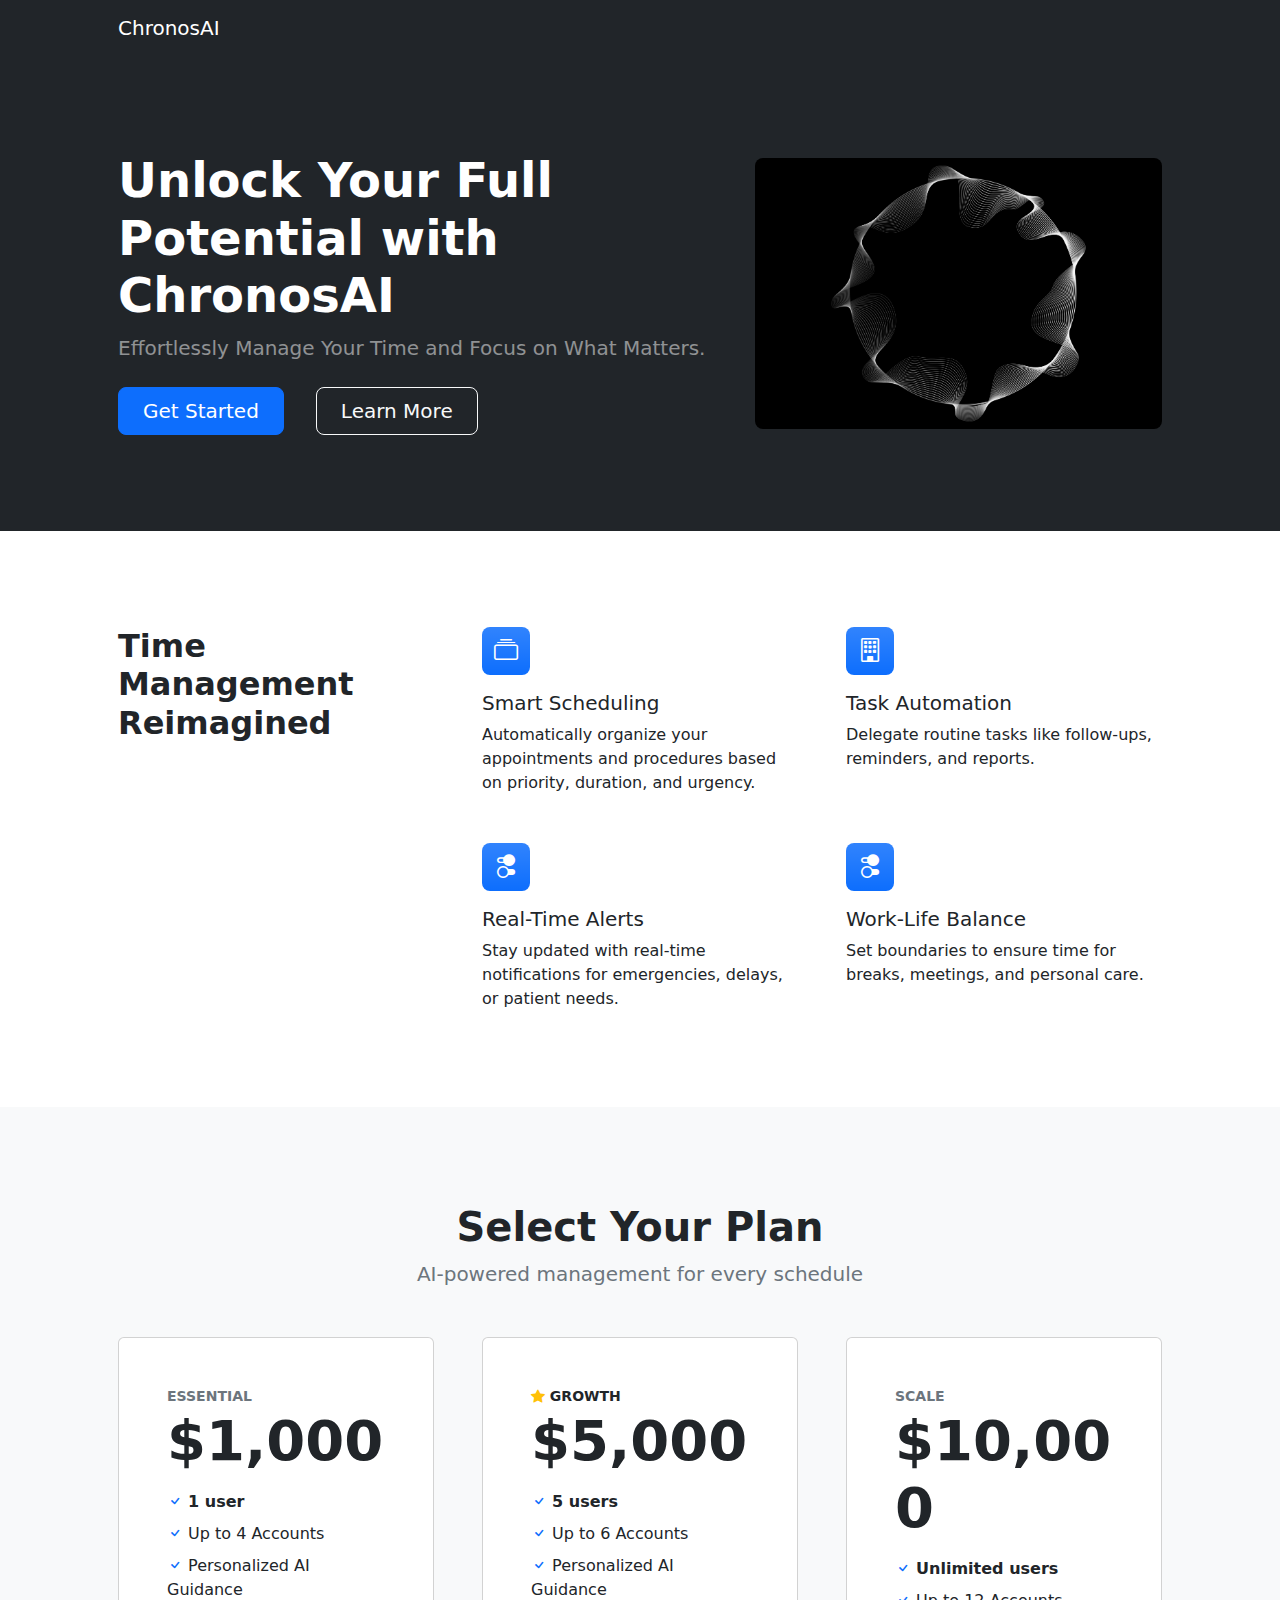
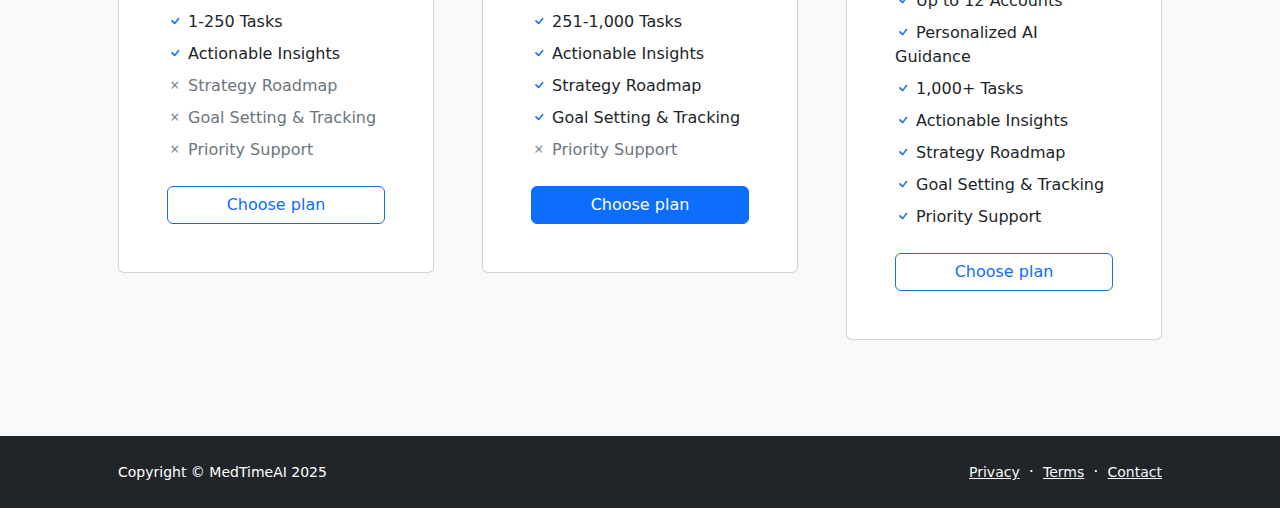
==== index.html @ 9c846b3e "Update index.html" ====
<!DOCTYPE html>
<html lang="en">
    <head>
        <meta charset="utf-8" />
        <meta name="viewport" content="width=device-width, initial-scale=1, shrink-to-fit=no" />
        <meta name="description" content="" />
        <meta name="author" content="" />
        <title>MedTimeAI</title>
        <!-- Favicon-->
        <link rel="icon" type="image/x-icon" href="assets/favicon.png" />
        <!-- Bootstrap icons-->
        <link href="https://cdn.jsdelivr.net/npm/bootstrap-icons@1.5.0/font/bootstrap-icons.css" rel="stylesheet" />
        <!-- Core theme CSS (includes Bootstrap)-->
        <link href="css/styles.css" rel="stylesheet" />
    </head>
    <body class="d-flex flex-column h-100">
        <main class="flex-shrink-0">
            <!-- Navigation-->
            <nav class="navbar navbar-expand-lg navbar-dark bg-dark">
                <div class="container px-5">
                    <a class="navbar-brand" href="index.html">ChronosAI</a>
                    <button class="navbar-toggler" type="button" data-bs-toggle="collapse" data-bs-target="#navbarSupportedContent" aria-controls="navbarSupportedContent" aria-expanded="false" aria-label="Toggle navigation"><span class="navbar-toggler-icon"></span></button>
                </div>
            </nav>
            <!-- Header-->
            <header class="bg-dark py-5">
                <div class="container px-5">
                    <div class="row gx-5 align-items-center justify-content-center">
                        <div class="col-lg-8 col-xl-7 col-xxl-6">
                            <div class="my-5 text-center text-xl-start">
                                <h1 class="display-5 fw-bolder text-white mb-2">Unlock Your Full Potential with ChronosAI</h1>
                                <p class="lead fw-normal text-white-50 mb-4">Effortlessly Manage Your Time and Focus on What Matters.</p>
                                <div class="d-grid gap-3 d-sm-flex justify-content-sm-center justify-content-xl-start">
                                    <a class="btn btn-primary btn-lg px-4 me-sm-3" href="#pricing">Get Started</a>
                                    <a class="btn btn-outline-light btn-lg px-4" href="#features">Learn More</a>
                                </div>
                            </div>
                        </div>
                        <div class="col-xl-5 col-xxl-6 d-none d-xl-block text-center"><img class="img-fluid rounded-3 my-5" src="assets/circle_.jpeg" alt="..." /></div>
                    </div>
                </div>
            </header>
            <!-- Features section-->
            <section class="py-5" id="features">
                <div class="container px-5 my-5">
                    <div class="row gx-5">
                        <div class="col-lg-4 mb-5 mb-lg-0"><h2 class="fw-bolder mb-0">Time Management Reimagined</h2></div>
                        <div class="col-lg-8">
                            <div class="row gx-5 row-cols-1 row-cols-md-2">
                                <div class="col mb-5 h-100">
                                    <div class="feature bg-primary bg-gradient text-white rounded-3 mb-3"><i class="bi bi-collection"></i></div>
                                    <h2 class="h5">Smart Scheduling</h2>
                                    <p class="mb-0">Automatically organize your appointments and procedures based on priority, duration, and urgency.</p>
                                </div>
                                <div class="col mb-5 h-100">
                                    <div class="feature bg-primary bg-gradient text-white rounded-3 mb-3"><i class="bi bi-building"></i></div>
                                    <h2 class="h5">Task Automation</h2>
                                    <p class="mb-0">Delegate routine tasks like follow-ups, reminders, and reports.</p>
                                </div>
                                <div class="col mb-5 mb-md-0 h-100">
                                    <div class="feature bg-primary bg-gradient text-white rounded-3 mb-3"><i class="bi bi-toggles2"></i></div>
                                    <h2 class="h5">Real-Time Alerts</h2>
                                    <p class="mb-0">Stay updated with real-time notifications for emergencies, delays, or patient needs.</p>
                                </div>
                                <div class="col h-100">
                                    <div class="feature bg-primary bg-gradient text-white rounded-3 mb-3"><i class="bi bi-toggles2"></i></div>
                                    <h2 class="h5">Work-Life Balance</h2>
                                    <p class="mb-0">Set boundaries to ensure time for breaks, meetings, and personal care.</p>
                                </div>
                            </div>
                        </div>
                    </div>
                </div>
            </section>
            <!-- Pricing section-->
            <section class="bg-light py-5" id="pricing">
                <div class="container px-5 my-5">
                    <div class="text-center mb-5">
                        <h1 class="fw-bolder">Select Your Plan</h1>
                        <p class="lead fw-normal text-muted mb-0">AI-powered management for every schedule</p>
                    </div>
                    <div class="row gx-5 justify-content-center">
                        <!-- Pricing card free-->
                        <div class="col-lg-6 col-xl-4">
                            <div class="card mb-5 mb-xl-0">
                                <div class="card-body p-5">
                                    <div class="small text-uppercase fw-bold text-muted">Essential</div>
                                    <div class="mb-3">
                                        <span class="display-4 fw-bold">$1,000</span>
                                        <span class="text-muted"></span>
                                    </div>
                                    <ul class="list-unstyled mb-4">
                                        <li class="mb-2">
                                            <i class="bi bi-check text-primary"></i>
                                            <strong>1 user</strong>
                                        </li>
                                        <li class="mb-2">
                                            <i class="bi bi-check text-primary"></i>
                                            Up to 4 Accounts
                                        </li>
                                        <li class="mb-2">
                                            <i class="bi bi-check text-primary"></i>
                                            Personalized AI Guidance
                                        </li>
                                        <li class="mb-2">
                                            <i class="bi bi-check text-primary"></i>
                                            1-250 Tasks
                                        </li>
                                        <li class="mb-2">
                                            <i class="bi bi-check text-primary"></i>
                                            Actionable Insights
                                        </li>
                                        <li class="mb-2 text-muted">
                                            <i class="bi bi-x"></i>
                                            Strategy Roadmap 
                                        </li>
                                        <li class="mb-2 text-muted">
                                            <i class="bi bi-x"></i>
                                            Goal Setting & Tracking
                                        </li>
                                        <li class="mb-2 text-muted">
                                            <i class="bi bi-x"></i>
                                            Priority Support
                                        </li>
                                    </ul>
                                    <div class="d-grid"><a class="btn btn-outline-primary" href="https://buy.stripe.com/6oEbKYb6sfaUcaAdQS">Choose plan</a></div>
                                </div>
                            </div>
                        </div>
                        <!-- Pricing card pro-->
                        <div class="col-lg-6 col-xl-4">
                            <div class="card mb-5 mb-xl-0">
                                <div class="card-body p-5">
                                    <div class="small text-uppercase fw-bold">
                                        <i class="bi bi-star-fill text-warning"></i>
                                        Growth
                                    </div>
                                    <div class="mb-3">
                                        <span class="display-4 fw-bold">$5,000</span>
                                        <span class="text-muted"></span>
                                    </div>
                                    <ul class="list-unstyled mb-4">
                                        <li class="mb-2">
                                            <i class="bi bi-check text-primary"></i>
                                            <strong>5 users</strong>
                                        </li>
                                        <li class="mb-2">
                                            <i class="bi bi-check text-primary"></i>
                                            Up to 6 Accounts
                                        </li>
                                        <li class="mb-2">
                                            <i class="bi bi-check text-primary"></i>
                                            Personalized AI Guidance
                                        </li>
                                        <li class="mb-2">
                                            <i class="bi bi-check text-primary"></i>
                                            251-1,000 Tasks 
                                        </li>
                                        <li class="mb-2">
                                            <i class="bi bi-check text-primary"></i>
                                            Actionable Insights
                                        </li>
                                        <li class="mb-2">
                                            <i class="bi bi-check text-primary"></i>
                                            Strategy Roadmap 
                                        </li>
                                        <li class="mb-2">
                                            <i class="bi bi-check text-primary"></i>
                                            Goal Setting & Tracking
                                        </li>
                                        <li class="mb-2 text-muted">
                                            <i class="bi bi-x"></i>
                                            Priority Support
                                        </li>
                                    </ul>
                                    <div class="d-grid"><a class="btn btn-primary" href="https://buy.stripe.com/cN202ggqM7Isa2s8wx">Choose plan</a></div>
                                </div>
                            </div>
                        </div>
                        <!-- Pricing card enterprise-->
                        <div class="col-lg-6 col-xl-4">
                            <div class="card">
                                <div class="card-body p-5">
                                    <div class="small text-uppercase fw-bold text-muted">Scale</div>
                                    <div class="mb-3">
                                        <span class="display-4 fw-bold">$10,000</span>
                                        <span class="text-muted"></span>
                                    </div>
                                    <ul class="list-unstyled mb-4">
                                        <li class="mb-2">
                                            <i class="bi bi-check text-primary"></i>
                                            <strong>Unlimited users</strong>
                                        </li>
                                        <li class="mb-2">
                                            <i class="bi bi-check text-primary"></i>
                                            Up to 12 Accounts
                                        </li>
                                        <li class="mb-2">
                                            <i class="bi bi-check text-primary"></i>
                                            Personalized AI Guidance
                                        </li>
                                        <li class="mb-2">
                                            <i class="bi bi-check text-primary"></i>
                                            1,000+ Tasks
                                        </li>
                                        <li class="mb-2">
                                            <i class="bi bi-check text-primary"></i>
                                            Actionable Insights
                                        </li>
                                        <li class="mb-2">
                                            <i class="bi bi-check text-primary"></i>
                                            Strategy Roadmap 
                                        </li>
                                        <li class="mb-2">
                                            <i class="bi bi-check text-primary"></i>
                                            Goal Setting & Tracking
                                        </li>
                                        <li class="mb-2">
                                            <i class="bi bi-check text-primary"></i>
                                            Priority Support
                                        </li>
                                    </ul>
                                    <div class="d-grid"><a class="btn btn-outline-primary" href="https://buy.stripe.com/3cseXadeA9QA1vW9AA">Choose plan</a></div>
                                </div>
                            </div>
                        </div>
                    </div>
                </div>
            </section>
            <!-- Blog preview section
            <section class="py-5">
                <div class="container px-5 my-5">
                    <div class="row gx-5 justify-content-center">
                        <div class="col-lg-8 col-xl-6">
                            <div class="text-center">
                                <h2 class="fw-bolder">From our blog</h2>
                                <p class="lead fw-normal text-muted mb-5">Lorem ipsum, dolor sit amet consectetur adipisicing elit. Eaque fugit ratione dicta mollitia. Officiis ad.</p>
                            </div>
                        </div>
                    </div>
                    <div class="row gx-5">
                        <div class="col-lg-4 mb-5">
                            <div class="card h-100 shadow border-0">
                                <img class="card-img-top" src="https://dummyimage.com/600x350/ced4da/6c757d" alt="..." />
                                <div class="card-body p-4">
                                    <div class="badge bg-primary bg-gradient rounded-pill mb-2">News</div>
                                    <a class="text-decoration-none link-dark stretched-link" href="#!"><h5 class="card-title mb-3">Blog post title</h5></a>
                                    <p class="card-text mb-0">Some quick example text to build on the card title and make up the bulk of the card's content.</p>
                                </div>
                                <div class="card-footer p-4 pt-0 bg-transparent border-top-0">
                                    <div class="d-flex align-items-end justify-content-between">
                                        <div class="d-flex align-items-center">
                                            <img class="rounded-circle me-3" src="https://dummyimage.com/40x40/ced4da/6c757d" alt="..." />
                                            <div class="small">
                                                <div class="fw-bold">Kelly Rowan</div>
                                                <div class="text-muted">March 12, 2023 &middot; 6 min read</div>
                                            </div>
                                        </div>
                                    </div>
                                </div>
                            </div>
                        </div>
                        <div class="col-lg-4 mb-5">
                            <div class="card h-100 shadow border-0">
                                <img class="card-img-top" src="https://dummyimage.com/600x350/adb5bd/495057" alt="..." />
                                <div class="card-body p-4">
                                    <div class="badge bg-primary bg-gradient rounded-pill mb-2">Media</div>
                                    <a class="text-decoration-none link-dark stretched-link" href="#!"><h5 class="card-title mb-3">Another blog post title</h5></a>
                                    <p class="card-text mb-0">This text is a bit longer to illustrate the adaptive height of each card. Some quick example text to build on the card title and make up the bulk of the card's content.</p>
                                </div>
                                <div class="card-footer p-4 pt-0 bg-transparent border-top-0">
                                    <div class="d-flex align-items-end justify-content-between">
                                        <div class="d-flex align-items-center">
                                            <img class="rounded-circle me-3" src="https://dummyimage.com/40x40/ced4da/6c757d" alt="..." />
                                            <div class="small">
                                                <div class="fw-bold">Josiah Barclay</div>
                                                <div class="text-muted">March 23, 2023 &middot; 4 min read</div>
                                            </div>
                                        </div>
                                    </div>
                                </div>
                            </div>
                        </div>
                        <div class="col-lg-4 mb-5">
                            <div class="card h-100 shadow border-0">
                                <img class="card-img-top" src="https://dummyimage.com/600x350/6c757d/343a40" alt="..." />
                                <div class="card-body p-4">
                                    <div class="badge bg-primary bg-gradient rounded-pill mb-2">News</div>
                                    <a class="text-decoration-none link-dark stretched-link" href="#!"><h5 class="card-title mb-3">The last blog post title is a little bit longer than the others</h5></a>
                                    <p class="card-text mb-0">Some more quick example text to build on the card title and make up the bulk of the card's content.</p>
                                </div>
                                <div class="card-footer p-4 pt-0 bg-transparent border-top-0">
                                    <div class="d-flex align-items-end justify-content-between">
                                        <div class="d-flex align-items-center">
                                            <img class="rounded-circle me-3" src="https://dummyimage.com/40x40/ced4da/6c757d" alt="..." />
                                            <div class="small">
                                                <div class="fw-bold">Evelyn Martinez</div>
                                                <div class="text-muted">April 2, 2023 &middot; 10 min read</div>
                                            </div>
                                        </div>
                                    </div>
                                </div>
                            </div>
                        </div>
                    </div>
                    <!-- Call to action
                    <aside class="bg-primary bg-gradient rounded-3 p-4 p-sm-5 mt-5">
                        <div class="d-flex align-items-center justify-content-between flex-column flex-xl-row text-center text-xl-start">
                            <div class="mb-4 mb-xl-0">
                                <div class="fs-3 fw-bold text-white">New products, delivered to you.</div>
                                <div class="text-white-50">Sign up for our newsletter for the latest updates.</div>
                            </div>
                            <div class="ms-xl-4">
                                <div class="input-group mb-2">
                                    <input class="form-control" type="text" placeholder="Email address..." aria-label="Email address..." aria-describedby="button-newsletter" />
                                    <button class="btn btn-outline-light" id="button-newsletter" type="button">Sign up</button>
                                </div>
                                <div class="small text-white-50">We care about privacy, and will never share your data.</div>
                            </div>
                        </div>
                    </aside>
                </div>
            </section-->
        </main>
        <!-- Footer-->
        <footer class="bg-dark py-4 mt-auto">
            <div class="container px-5">
                <div class="row align-items-center justify-content-between flex-column flex-sm-row">
                    <div class="col-auto"><div class="small m-0 text-white">Copyright &copy; MedTimeAI 2025</div></div>
                    <div class="col-auto">
                        <a class="link-light small" href="#!">Privacy</a>
                        <span class="text-white mx-1">&middot;</span>
                        <a class="link-light small" href="#!">Terms</a>
                        <span class="text-white mx-1">&middot;</span>
                        <a class="link-light small" href="mailto:nonyeuku@gmail.com">Contact</a>
                    </div>
                </div>
            </div>
        </footer>
        <!-- Bootstrap core JS-->
        <script src="https://cdn.jsdelivr.net/npm/bootstrap@5.2.3/dist/js/bootstrap.bundle.min.js"></script>
        <!-- Core theme JS-->
        <script src="js/scripts.js"></script>
        <!-- Stripe Pricing-->
        <script async src=“https://js.stripe.com/v3/pricing-table.js”></script>
    </body>
</html>
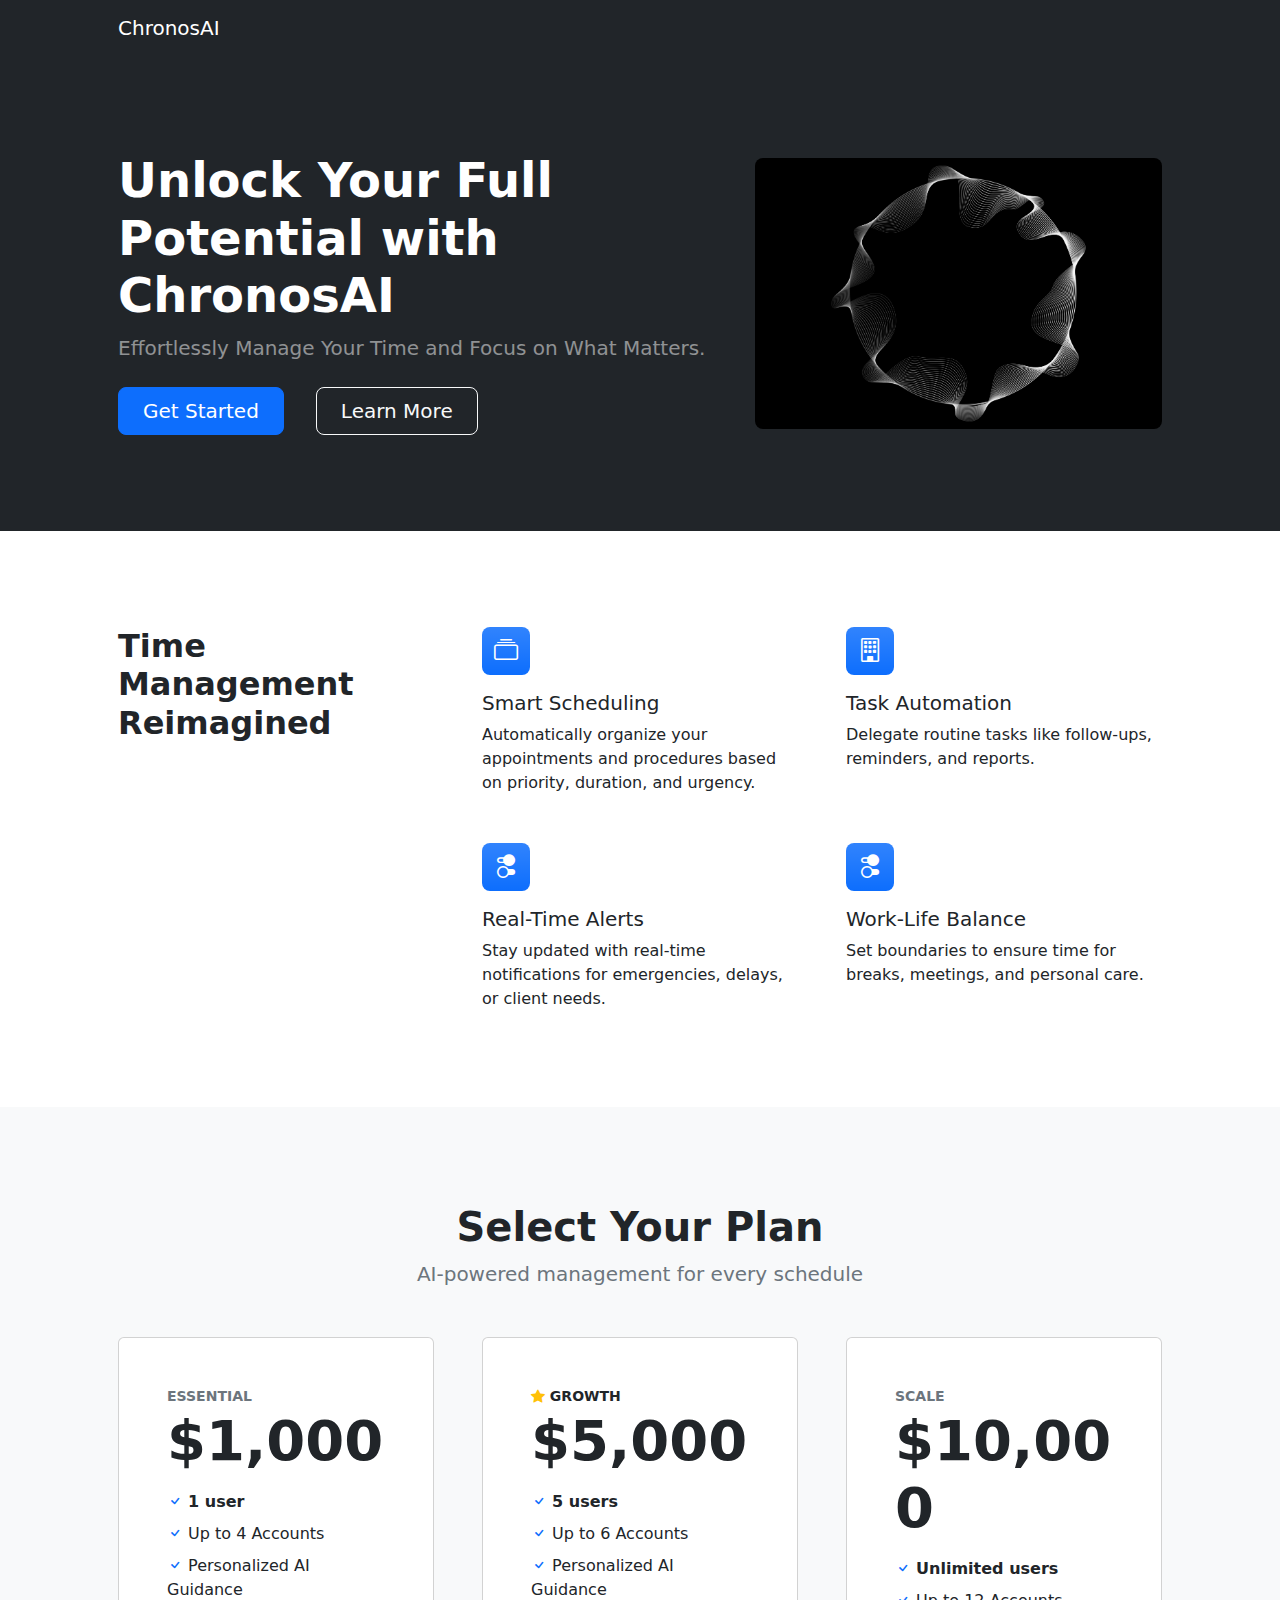
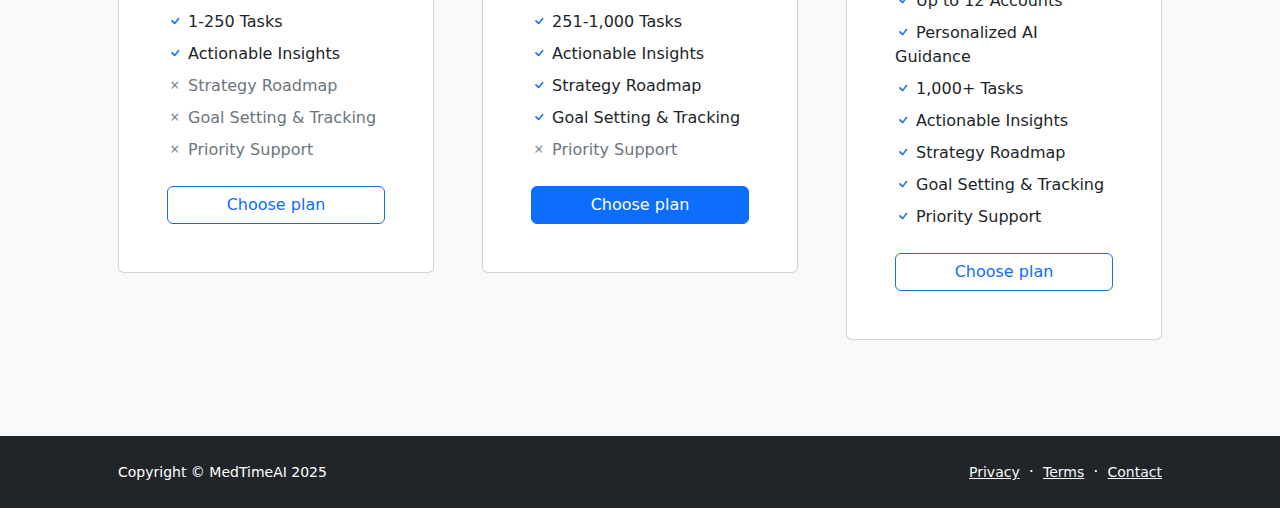
==== commit 0a4ae2ce: "Update index.html" ====
--- a/index.html
+++ b/index.html
@@ -60,7 +60,7 @@
                                 <div class="col mb-5 mb-md-0 h-100">
                                     <div class="feature bg-primary bg-gradient text-white rounded-3 mb-3"><i class="bi bi-toggles2"></i></div>
                                     <h2 class="h5">Real-Time Alerts</h2>
-                                    <p class="mb-0">Stay updated with real-time notifications for emergencies, delays, or patient needs.</p>
+                                    <p class="mb-0">Stay updated with real-time notifications for emergencies, delays, or client needs.</p>
                                 </div>
                                 <div class="col h-100">
                                     <div class="feature bg-primary bg-gradient text-white rounded-3 mb-3"><i class="bi bi-toggles2"></i></div>
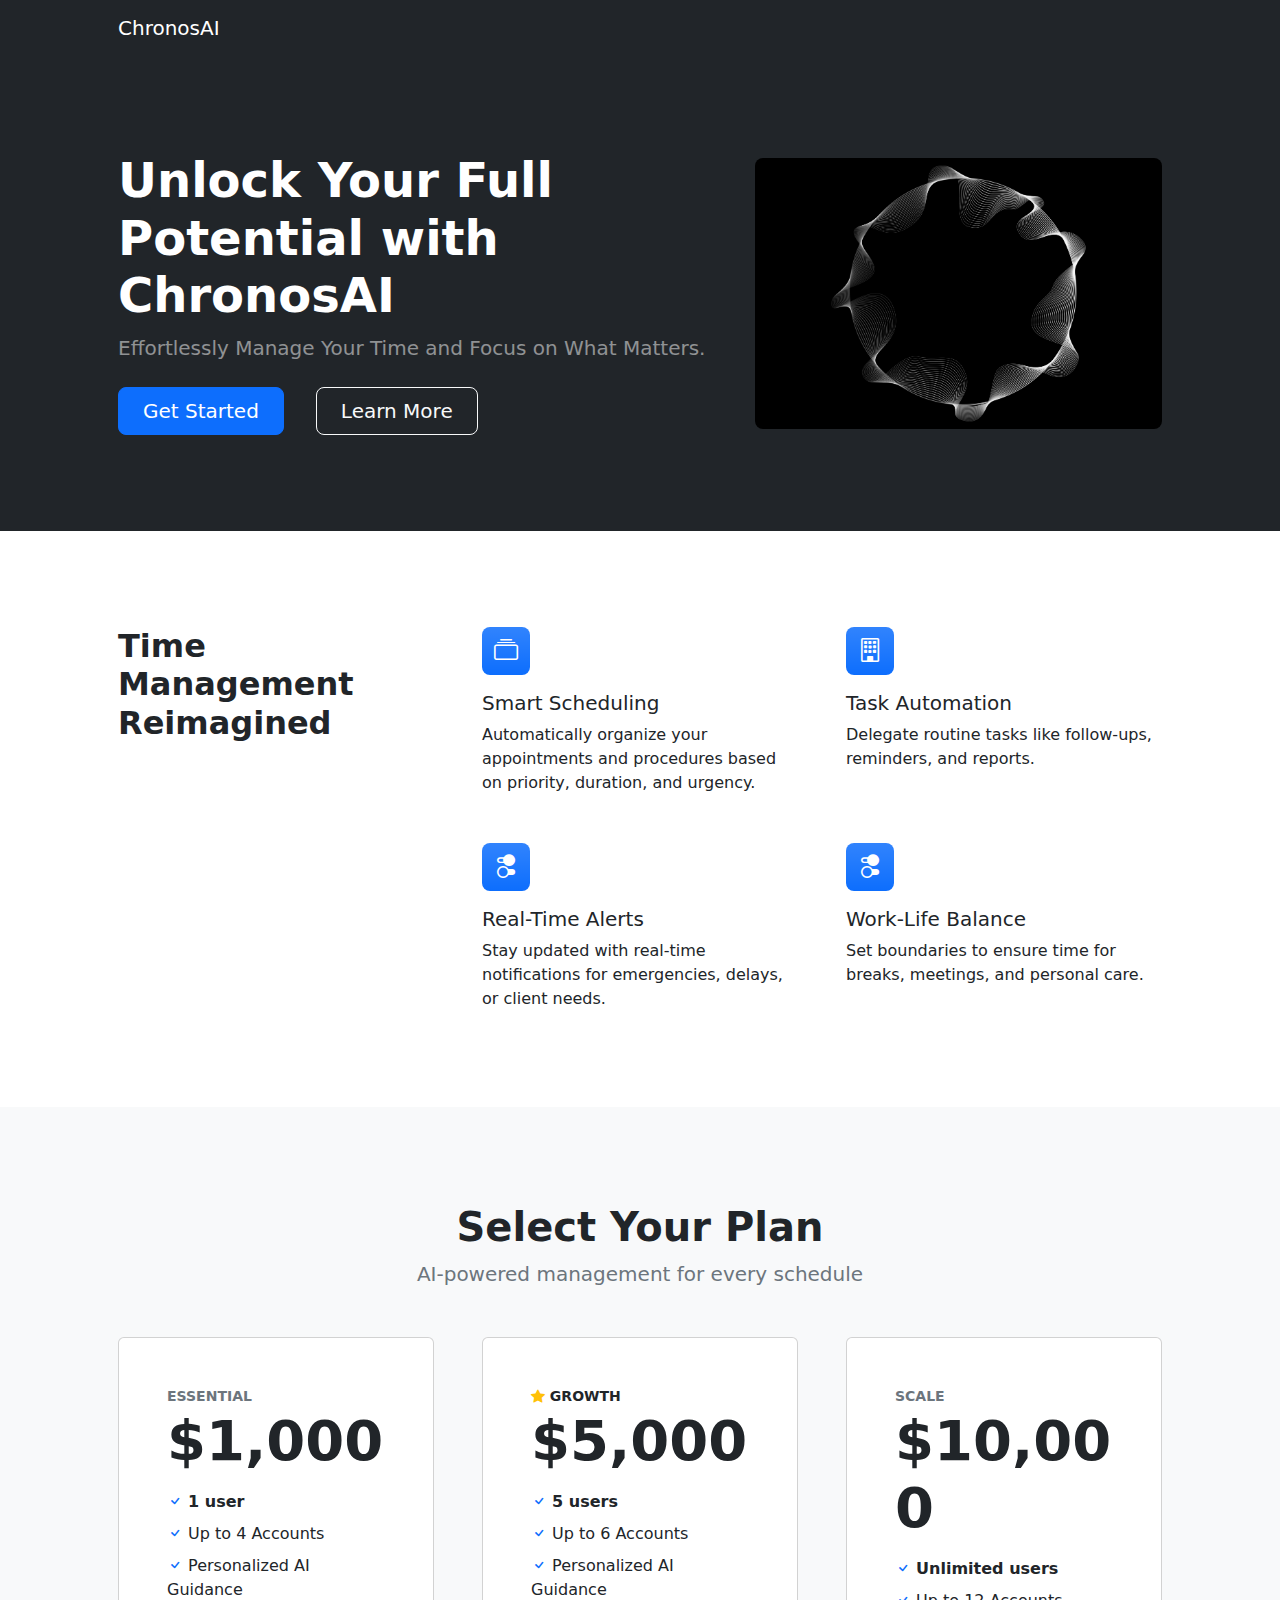
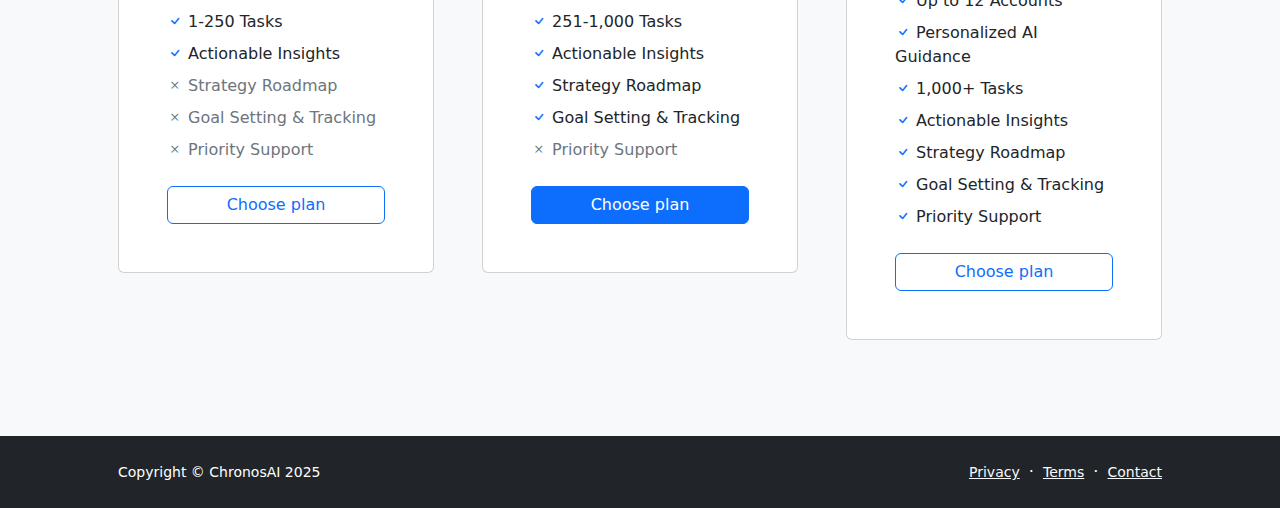
==== commit 1dac3543: "Update index.html" ====
--- a/index.html
+++ b/index.html
@@ -5,7 +5,7 @@
         <meta name="viewport" content="width=device-width, initial-scale=1, shrink-to-fit=no" />
         <meta name="description" content="" />
         <meta name="author" content="" />
-        <title>MedTimeAI</title>
+        <title>ChronosAI</title>
         <!-- Favicon-->
         <link rel="icon" type="image/x-icon" href="assets/favicon.png" />
         <!-- Bootstrap icons-->
@@ -326,7 +326,7 @@
         <footer class="bg-dark py-4 mt-auto">
             <div class="container px-5">
                 <div class="row align-items-center justify-content-between flex-column flex-sm-row">
-                    <div class="col-auto"><div class="small m-0 text-white">Copyright &copy; MedTimeAI 2025</div></div>
+                    <div class="col-auto"><div class="small m-0 text-white">Copyright &copy; ChronosAI 2025</div></div>
                     <div class="col-auto">
                         <a class="link-light small" href="#!">Privacy</a>
                         <span class="text-white mx-1">&middot;</span>
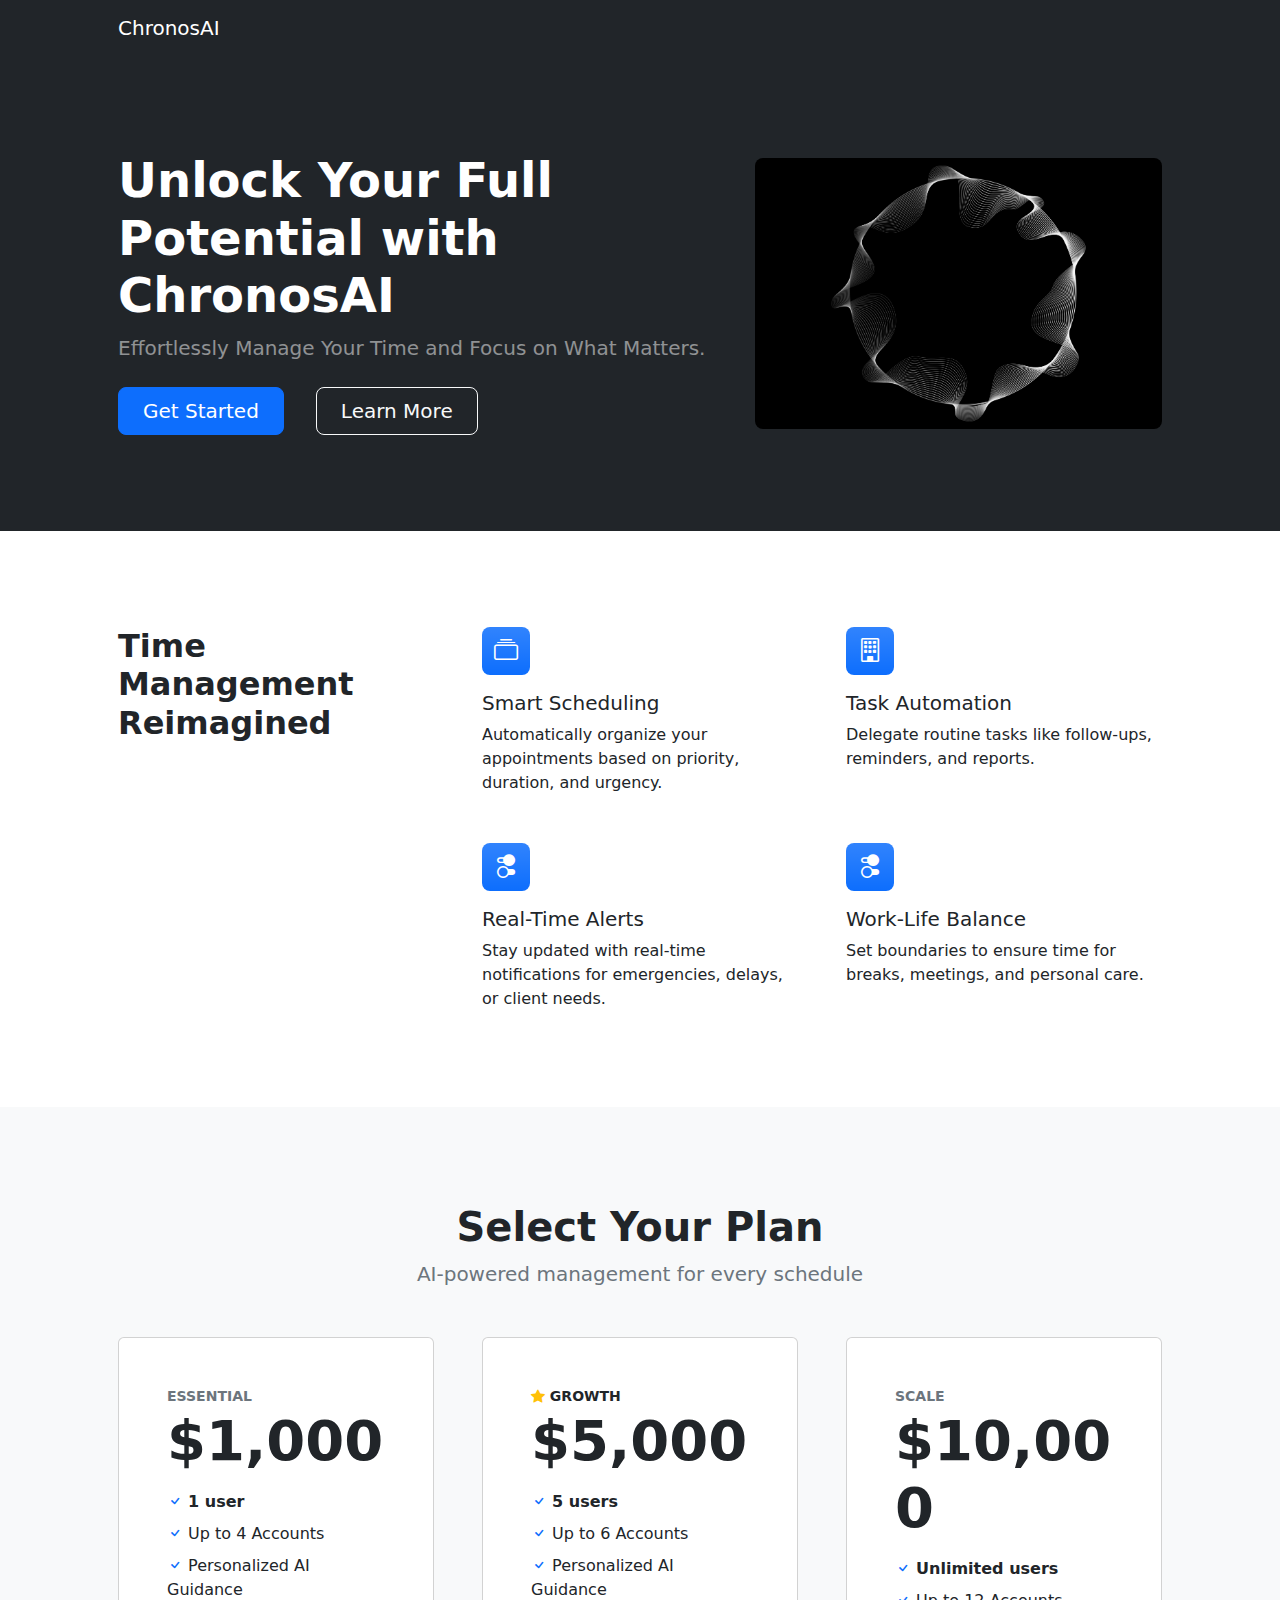
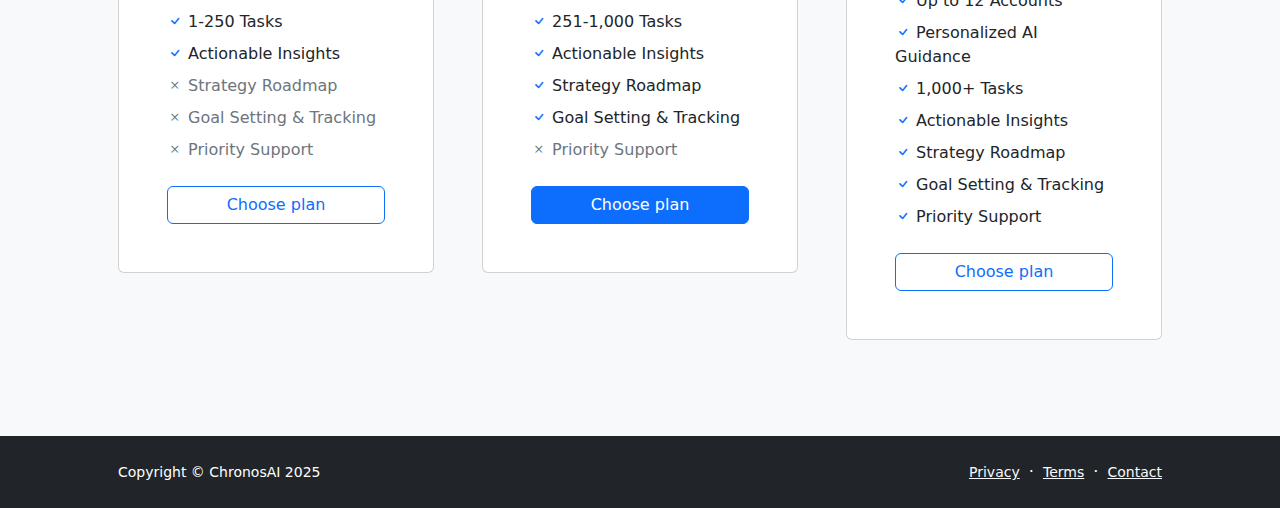
==== commit 48b8490f: "Update index.html" ====
--- a/index.html
+++ b/index.html
@@ -50,7 +50,7 @@
                                 <div class="col mb-5 h-100">
                                     <div class="feature bg-primary bg-gradient text-white rounded-3 mb-3"><i class="bi bi-collection"></i></div>
                                     <h2 class="h5">Smart Scheduling</h2>
-                                    <p class="mb-0">Automatically organize your appointments and procedures based on priority, duration, and urgency.</p>
+                                    <p class="mb-0">Automatically organize your appointments based on priority, duration, and urgency.</p>
                                 </div>
                                 <div class="col mb-5 h-100">
                                     <div class="feature bg-primary bg-gradient text-white rounded-3 mb-3"><i class="bi bi-building"></i></div>
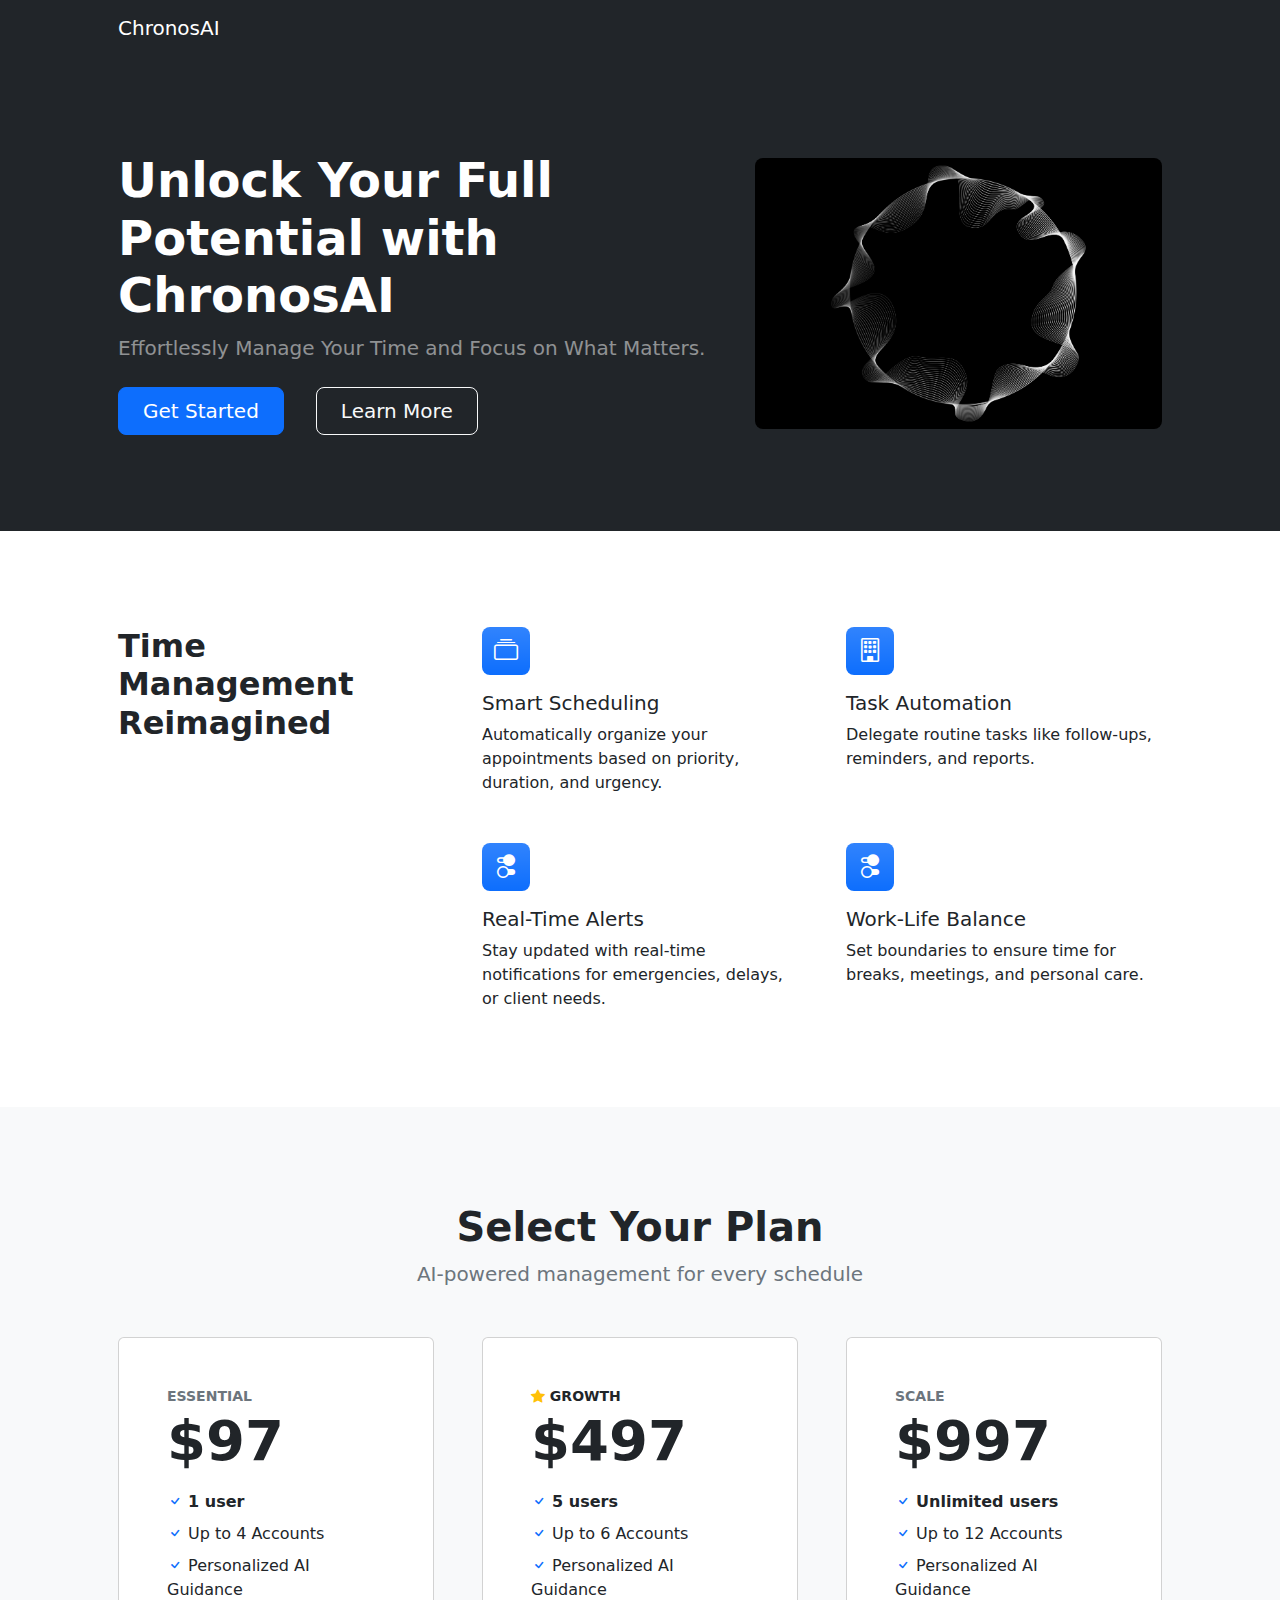
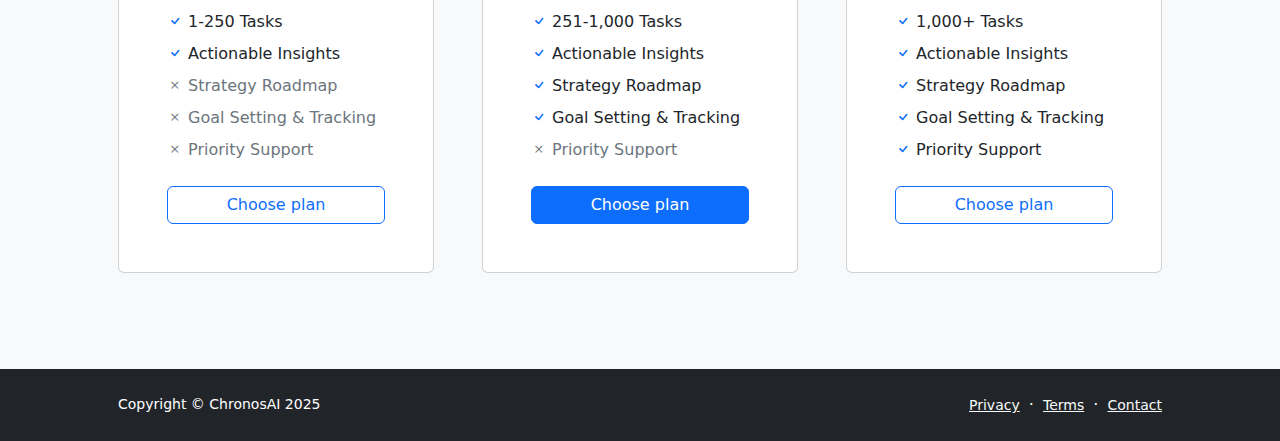
==== commit fbeeb839: "Update index.html" ====
--- a/index.html
+++ b/index.html
@@ -86,7 +86,7 @@
                                 <div class="card-body p-5">
                                     <div class="small text-uppercase fw-bold text-muted">Essential</div>
                                     <div class="mb-3">
-                                        <span class="display-4 fw-bold">$1,000</span>
+                                        <span class="display-4 fw-bold">$97</span>
                                         <span class="text-muted"></span>
                                     </div>
                                     <ul class="list-unstyled mb-4">
@@ -136,7 +136,7 @@
                                         Growth
                                     </div>
                                     <div class="mb-3">
-                                        <span class="display-4 fw-bold">$5,000</span>
+                                        <span class="display-4 fw-bold">$497</span>
                                         <span class="text-muted"></span>
                                     </div>
                                     <ul class="list-unstyled mb-4">
@@ -183,7 +183,7 @@
                                 <div class="card-body p-5">
                                     <div class="small text-uppercase fw-bold text-muted">Scale</div>
                                     <div class="mb-3">
-                                        <span class="display-4 fw-bold">$10,000</span>
+                                        <span class="display-4 fw-bold">$997</span>
                                         <span class="text-muted"></span>
                                     </div>
                                     <ul class="list-unstyled mb-4">
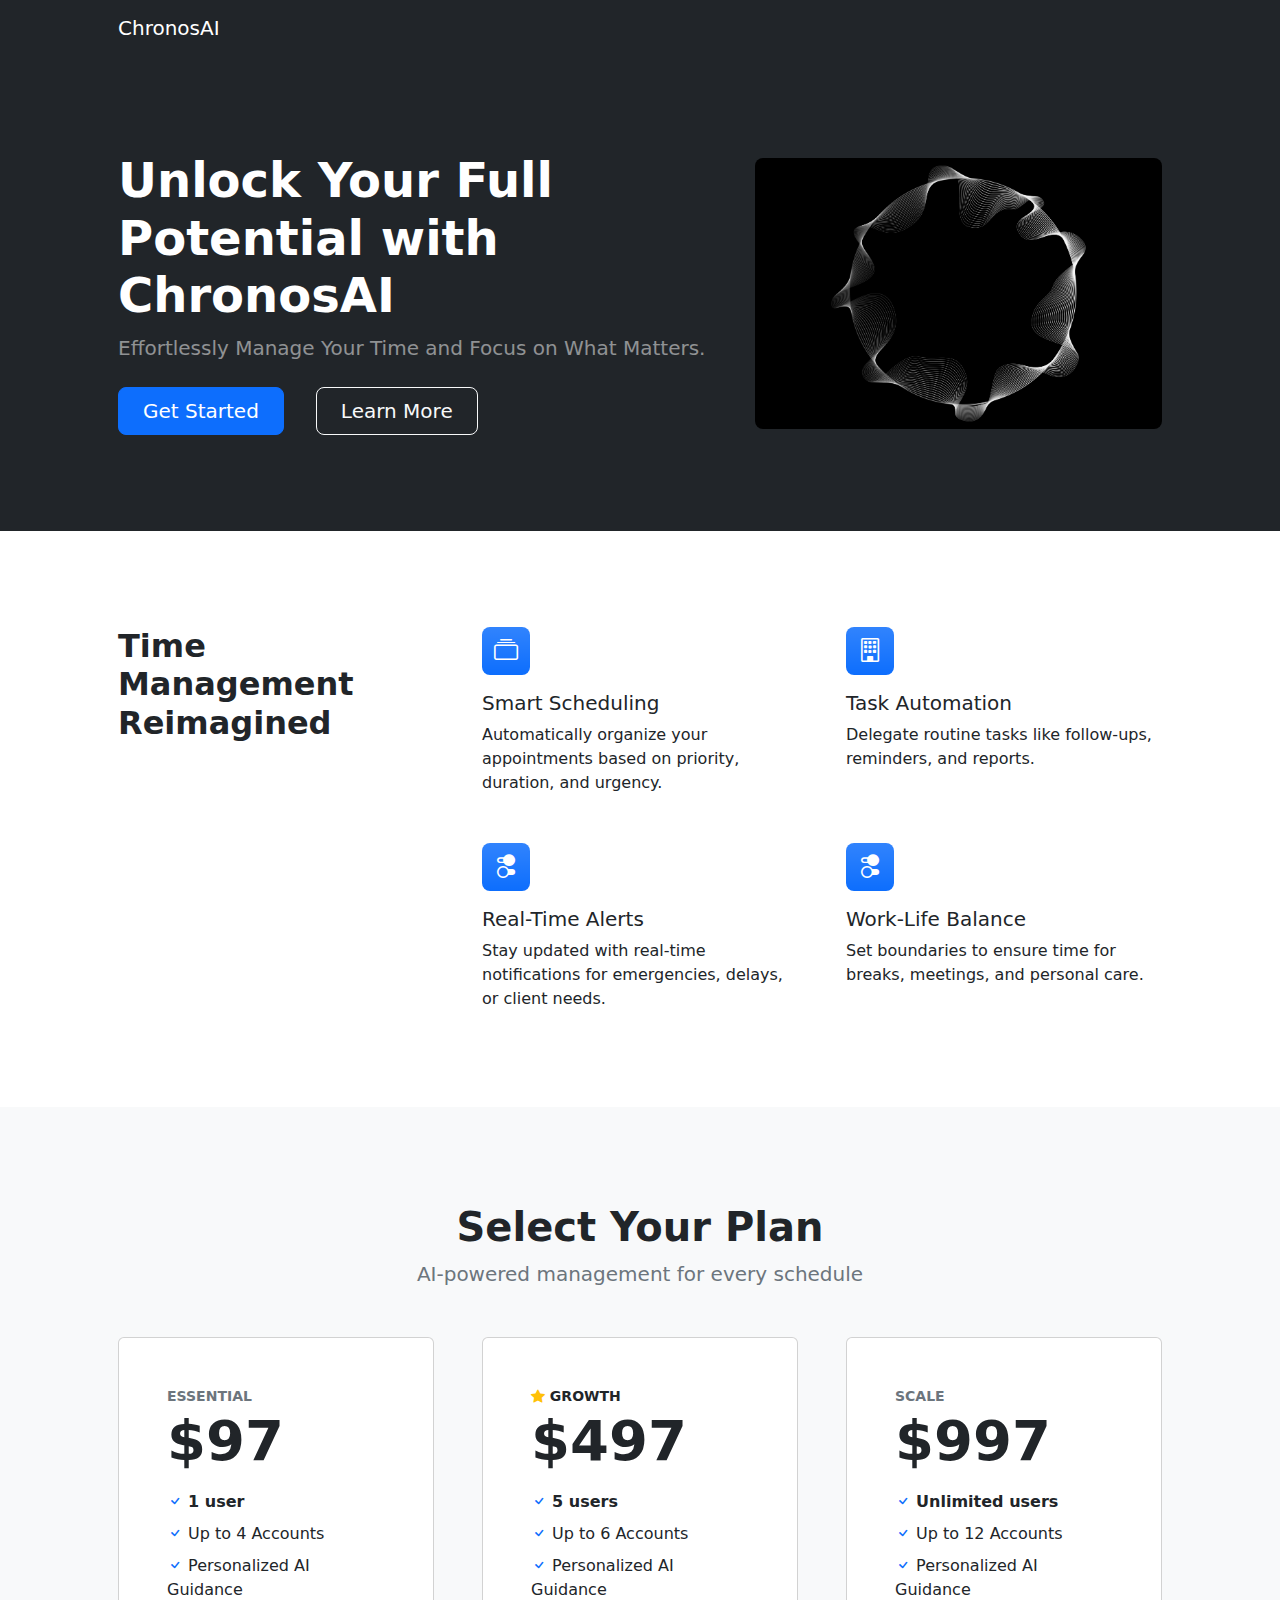
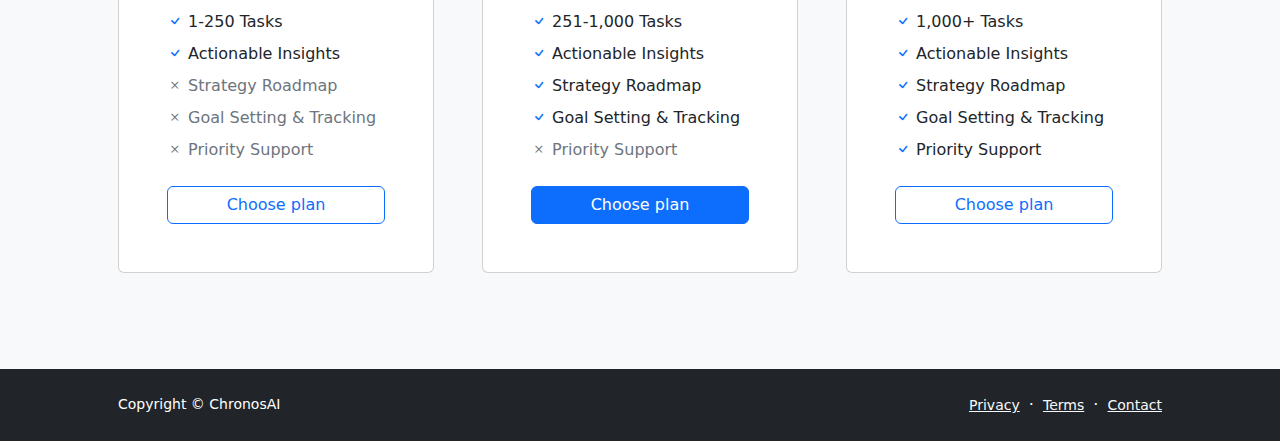
==== commit 04930953: "Update index.html" ====
--- a/index.html
+++ b/index.html
@@ -326,7 +326,7 @@
         <footer class="bg-dark py-4 mt-auto">
             <div class="container px-5">
                 <div class="row align-items-center justify-content-between flex-column flex-sm-row">
-                    <div class="col-auto"><div class="small m-0 text-white">Copyright &copy; ChronosAI 2025</div></div>
+                    <div class="col-auto"><div class="small m-0 text-white">Copyright &copy; ChronosAI <span id="current-year"></span></div></div>
                     <div class="col-auto">
                         <a class="link-light small" href="#!">Privacy</a>
                         <span class="text-white mx-1">&middot;</span>
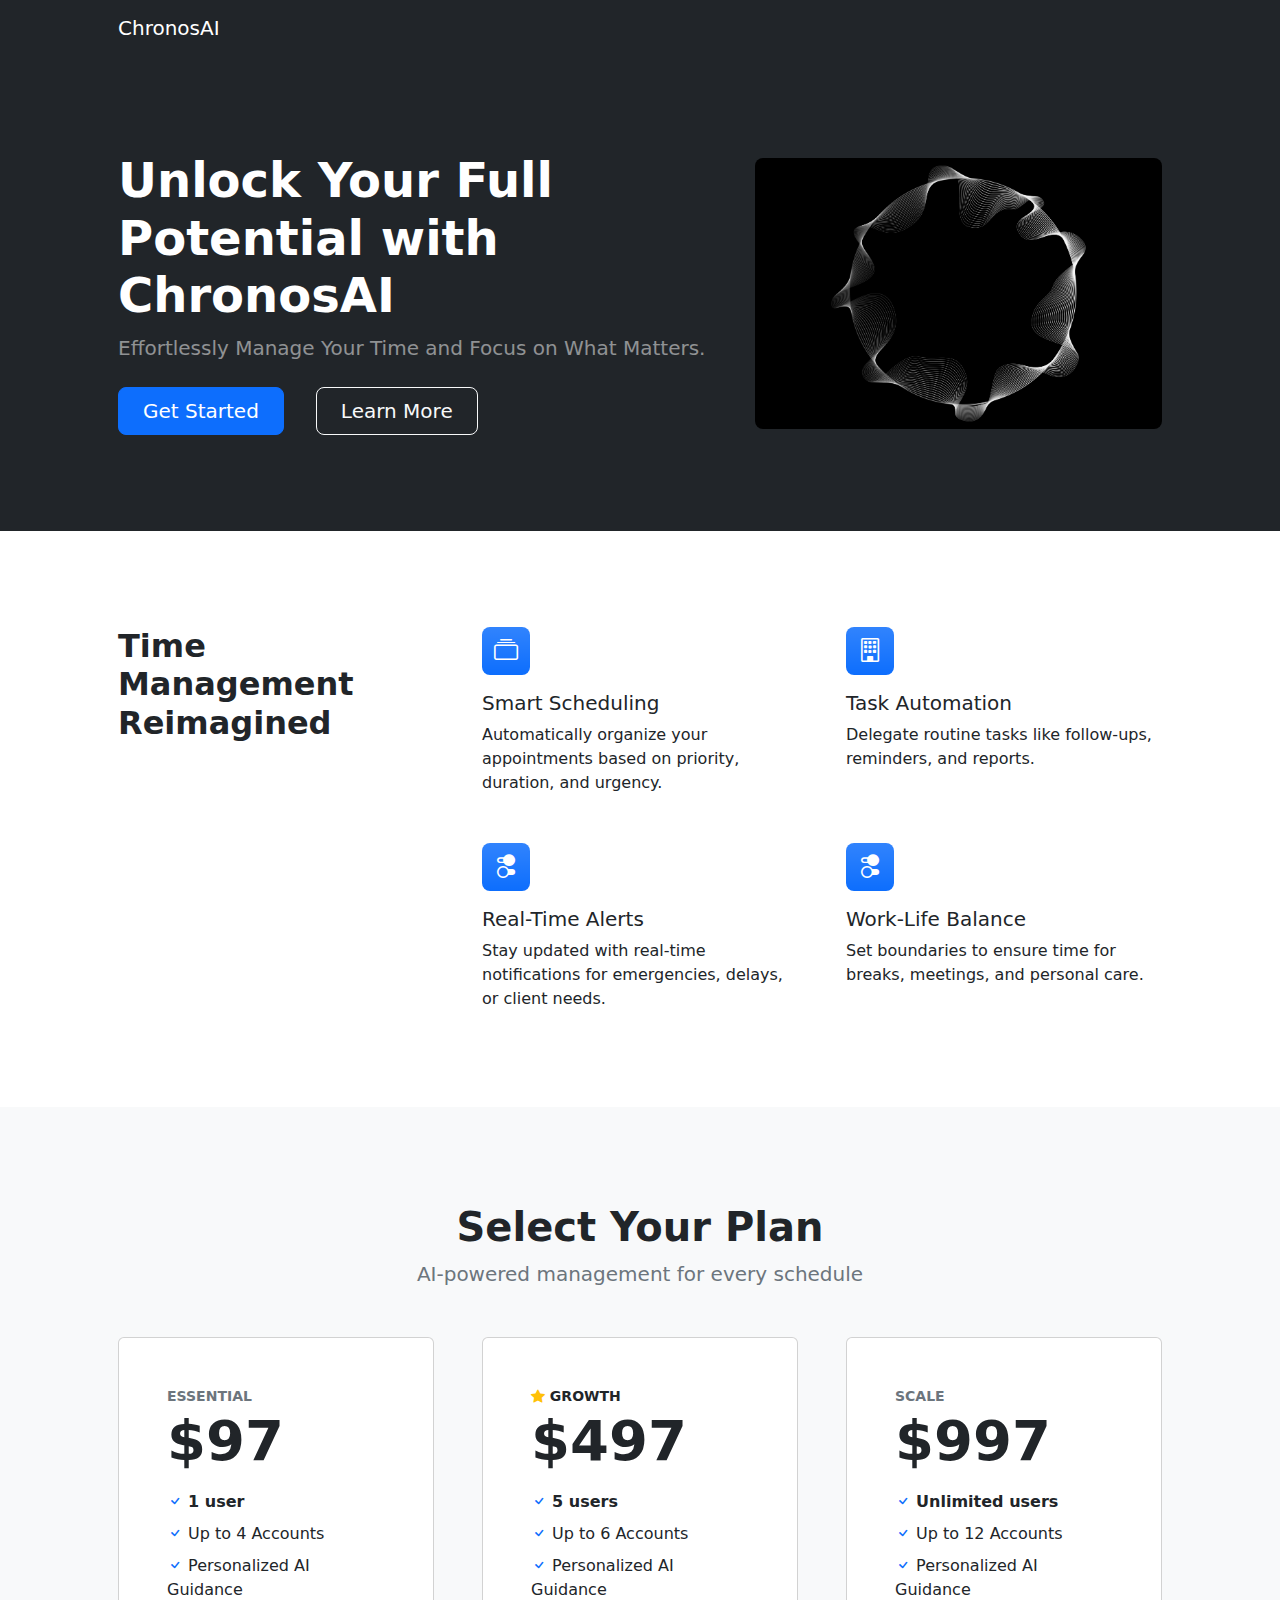
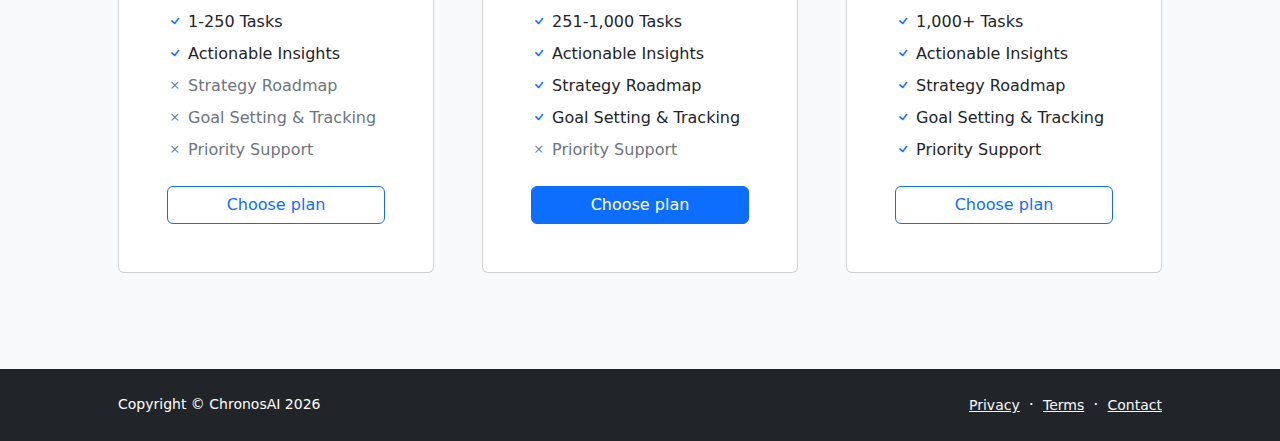
==== commit c7695eba: "Update index.html" ====
--- a/index.html
+++ b/index.html
@@ -343,5 +343,12 @@
         <script src="js/scripts.js"></script>
         <!-- Stripe Pricing-->
         <script async src=“https://js.stripe.com/v3/pricing-table.js”></script>
+        <!-- Current Year for Copyright-->
+        <script>
+        // Get the current year
+        const currentYear = new Date().getFullYear();
+        // Insert the current year into the HTML element with the id "current-year"
+        document.getElementById("current-year").textContent = currentYear;
+        </script>
     </body>
 </html>
